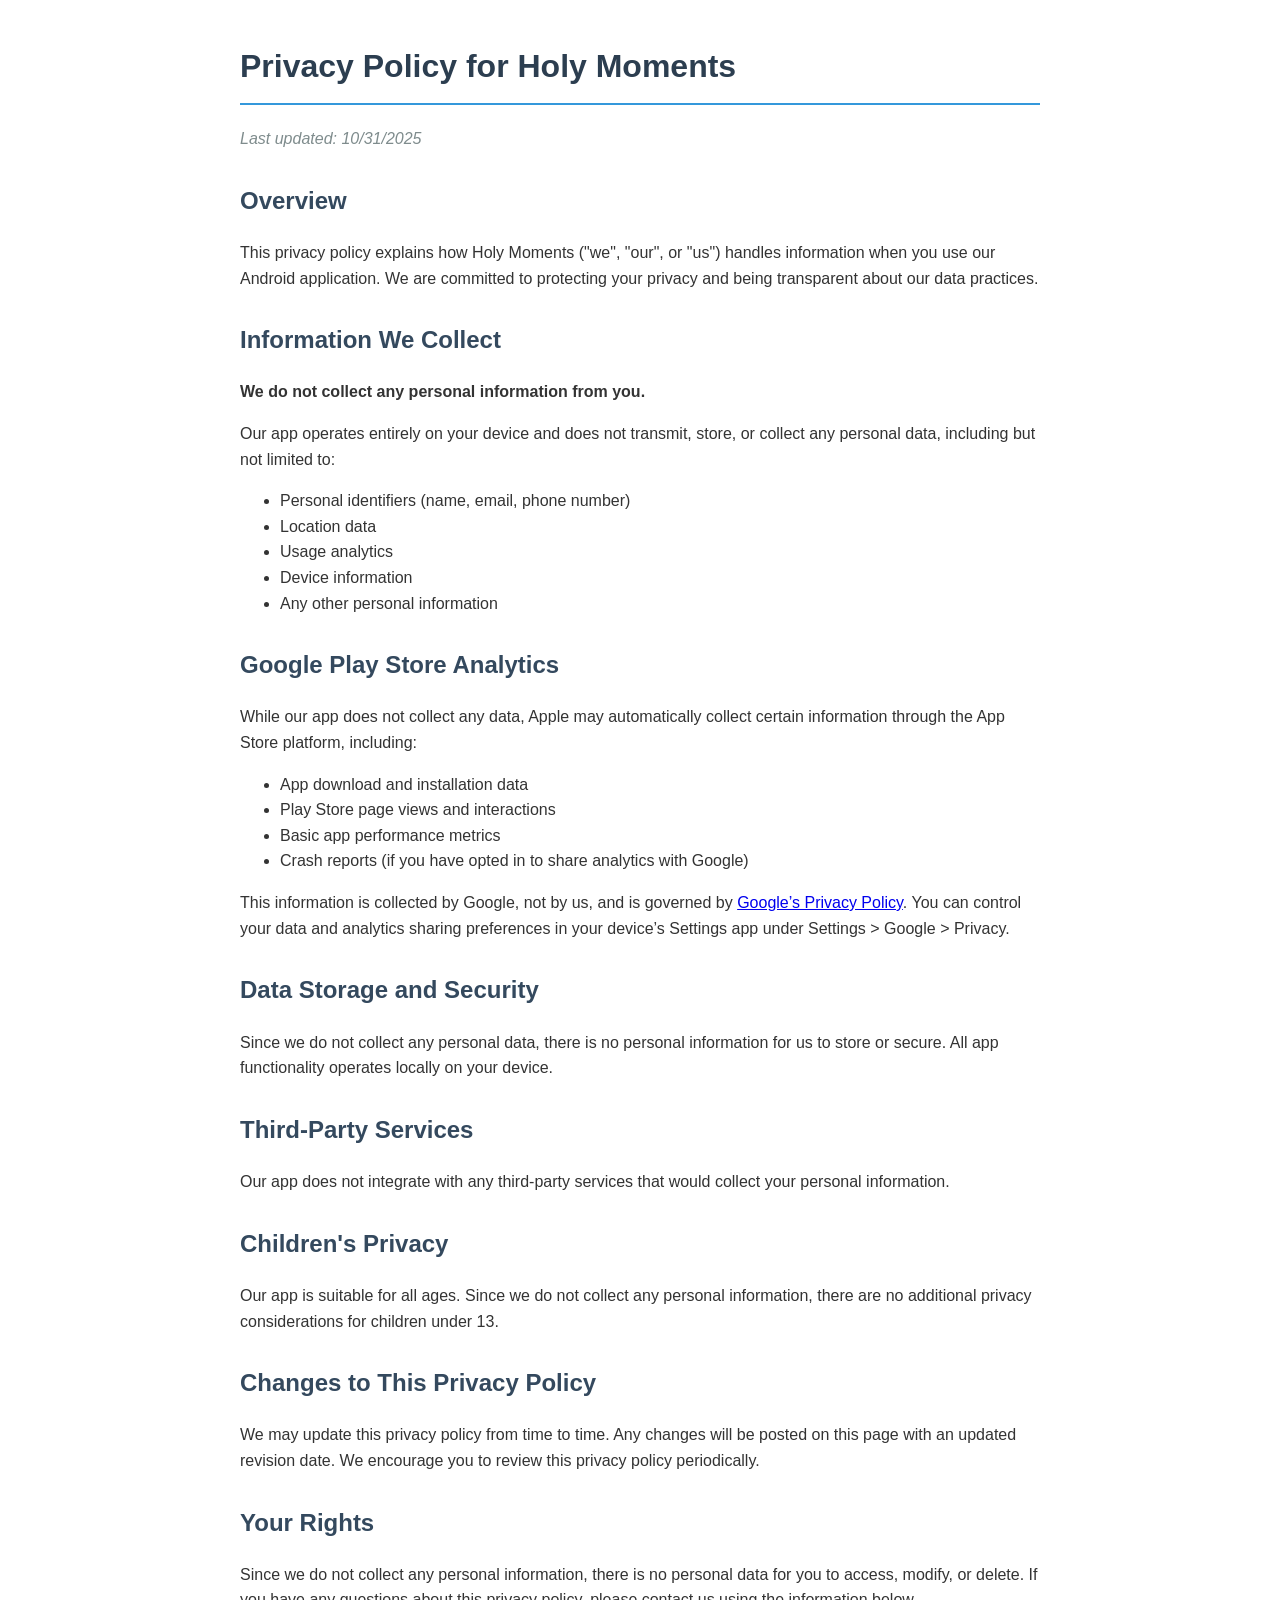
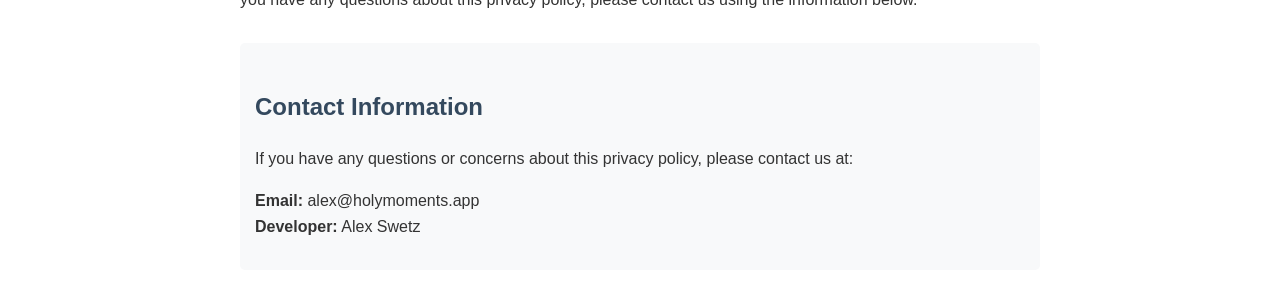
==== privacy-policy-Android.html @ 57ade4da "New privacy policy for Android" ====
<!DOCTYPE html>
<html lang="en">
<head>
    <meta charset="UTF-8">
    <meta name="viewport" content="width=device-width, initial-scale=1.0">
    <title>Privacy Policy - Holy Moments</title>
    <style>
        body {
            font-family: -apple-system, BlinkMacSystemFont, 'Segoe UI', Roboto, sans-serif;
            line-height: 1.6;
            max-width: 800px;
            margin: 0 auto;
            padding: 20px;
            color: #333;
        }
        h1 {
            color: #2c3e50;
            border-bottom: 2px solid #3498db;
            padding-bottom: 10px;
        }
        h2 {
            color: #34495e;
            margin-top: 30px;
        }
        .last-updated {
            font-style: italic;
            color: #7f8c8d;
            margin-bottom: 30px;
        }
        .contact-info {
            background-color: #f8f9fa;
            padding: 15px;
            border-radius: 5px;
            margin-top: 30px;
        }
    </style>
</head>
<body>
    <h1>Privacy Policy for Holy Moments</h1>
    <p class="last-updated">Last updated: 10/31/2025</p>

    <h2>Overview</h2>
    <p>This privacy policy explains how Holy Moments ("we", "our", or "us") handles information when you use our Android application. We are committed to protecting your privacy and being transparent about our data practices.</p>

    <h2>Information We Collect</h2>
    <p><strong>We do not collect any personal information from you.</strong></p>
    
    <p>Our app operates entirely on your device and does not transmit, store, or collect any personal data, including but not limited to:</p>
    <ul>
        <li>Personal identifiers (name, email, phone number)</li>
        <li>Location data</li>
        <li>Usage analytics</li>
        <li>Device information</li>
        <li>Any other personal information</li>
    </ul>

    <h2>Google Play Store Analytics</h2>
    <p>While our app does not collect any data, Apple may automatically collect certain information through the App Store platform, including:</p>
    <ul>
        <li>App download and installation data</li>
        <li>Play Store page views and interactions</li>
        <li>Basic app performance metrics</li>
        <li>Crash reports (if you have opted in to share analytics with Google)</li>
    </ul>
    
    <p>
    This information is collected by Google, not by us, and is governed by
    <a href="https://policies.google.com/privacy" target="_blank">Google’s Privacy Policy</a>.
    You can control your data and analytics sharing preferences in your device’s Settings app under
    Settings &gt; Google &gt; Privacy.
    </p>
    

    <h2>Data Storage and Security</h2>
    <p>Since we do not collect any personal data, there is no personal information for us to store or secure. All app functionality operates locally on your device.</p>

    <h2>Third-Party Services</h2>
    <p>Our app does not integrate with any third-party services that would collect your personal information.</p>

    <h2>Children's Privacy</h2>
    <p>Our app is suitable for all ages. Since we do not collect any personal information, there are no additional privacy considerations for children under 13.</p>

    <h2>Changes to This Privacy Policy</h2>
    <p>We may update this privacy policy from time to time. Any changes will be posted on this page with an updated revision date. We encourage you to review this privacy policy periodically.</p>

    <h2>Your Rights</h2>
    <p>Since we do not collect any personal information, there is no personal data for you to access, modify, or delete. If you have any questions about this privacy policy, please contact us using the information below.</p>

    <div class="contact-info">
        <h2>Contact Information</h2>
        <p>If you have any questions or concerns about this privacy policy, please contact us at:</p>
        <p>
            <strong>Email:</strong> alex@holymoments.app<br>
            <strong>Developer:</strong> Alex Swetz
        </p>
    </div>
</body>
</html>
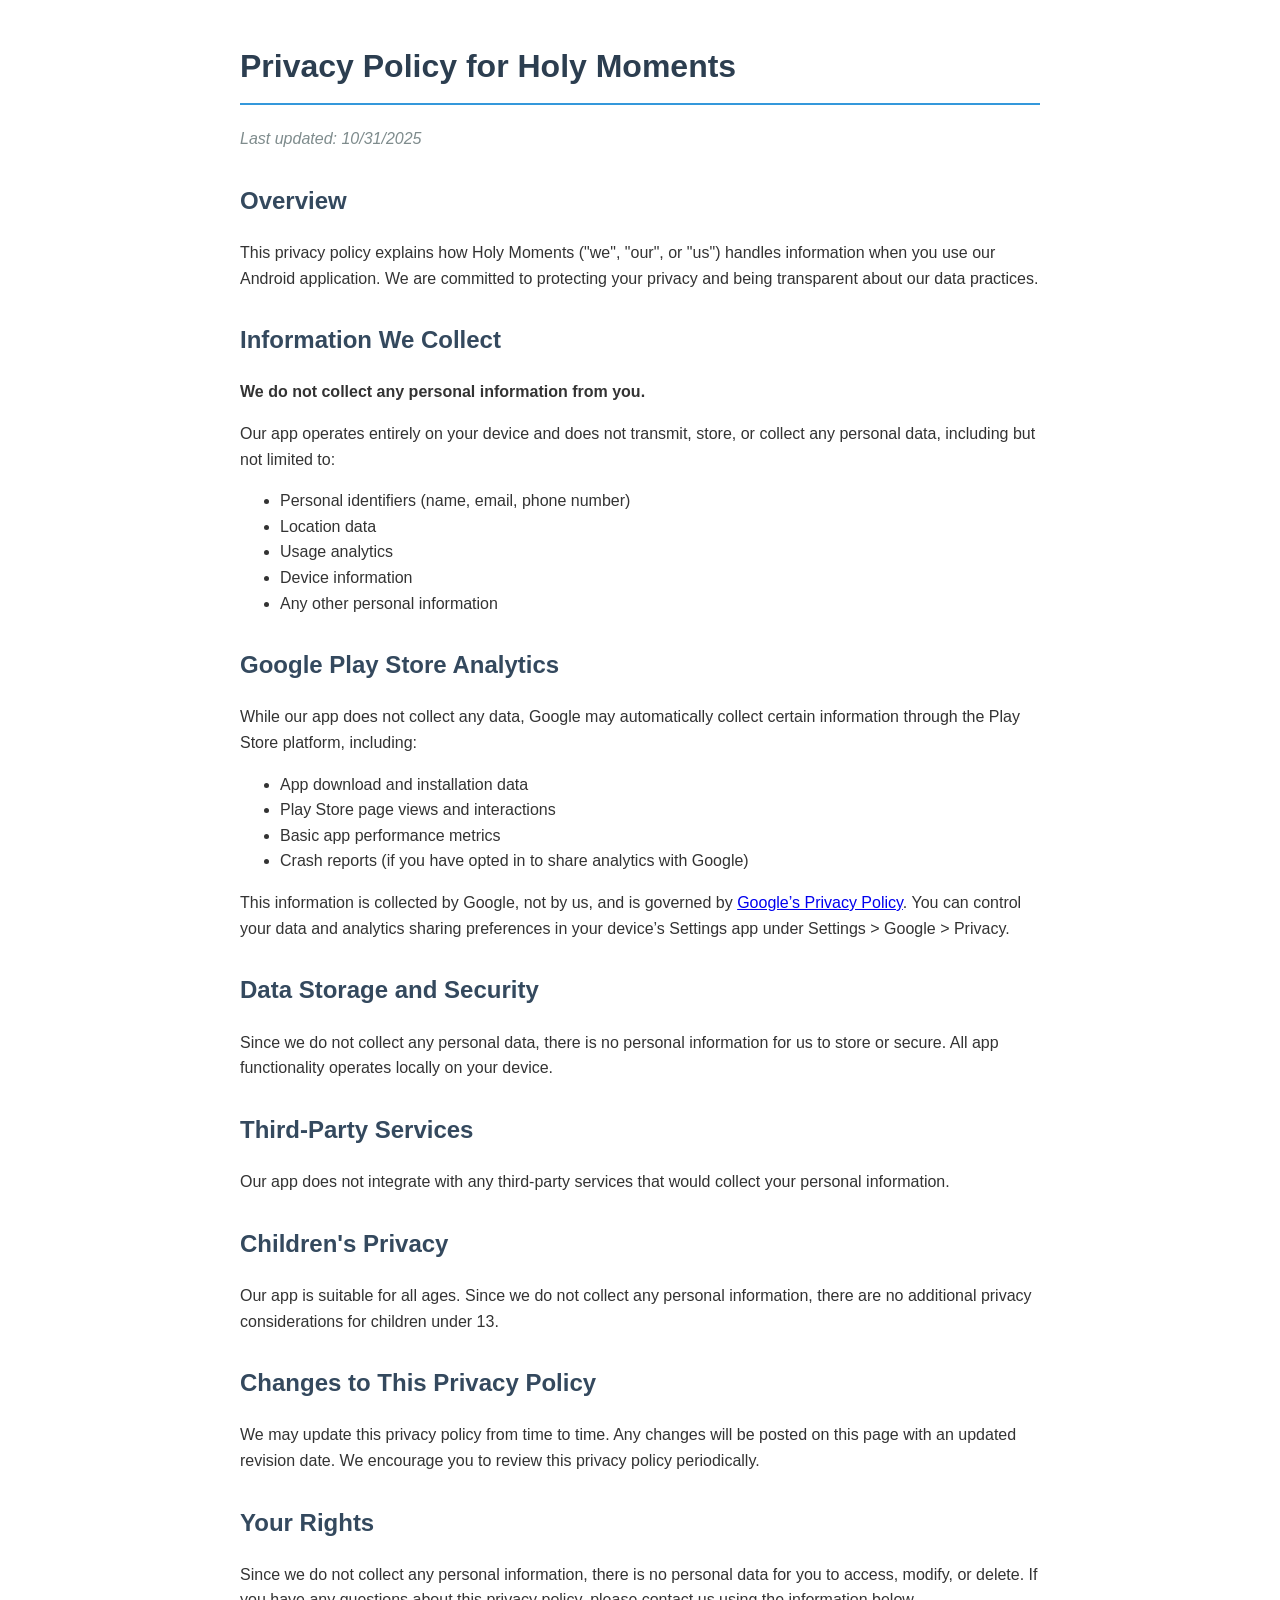
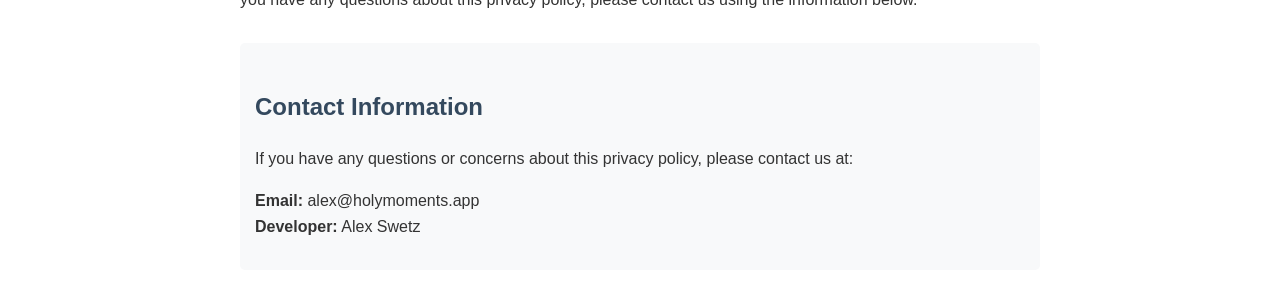
==== commit 3e469781: "Update data collection source from Apple to Google" ====
--- a/privacy-policy-Android.html
+++ b/privacy-policy-Android.html
@@ -55,7 +55,7 @@
     </ul>
 
     <h2>Google Play Store Analytics</h2>
-    <p>While our app does not collect any data, Apple may automatically collect certain information through the App Store platform, including:</p>
+    <p>While our app does not collect any data, Google may automatically collect certain information through the Play Store platform, including:</p>
     <ul>
         <li>App download and installation data</li>
         <li>Play Store page views and interactions</li>
